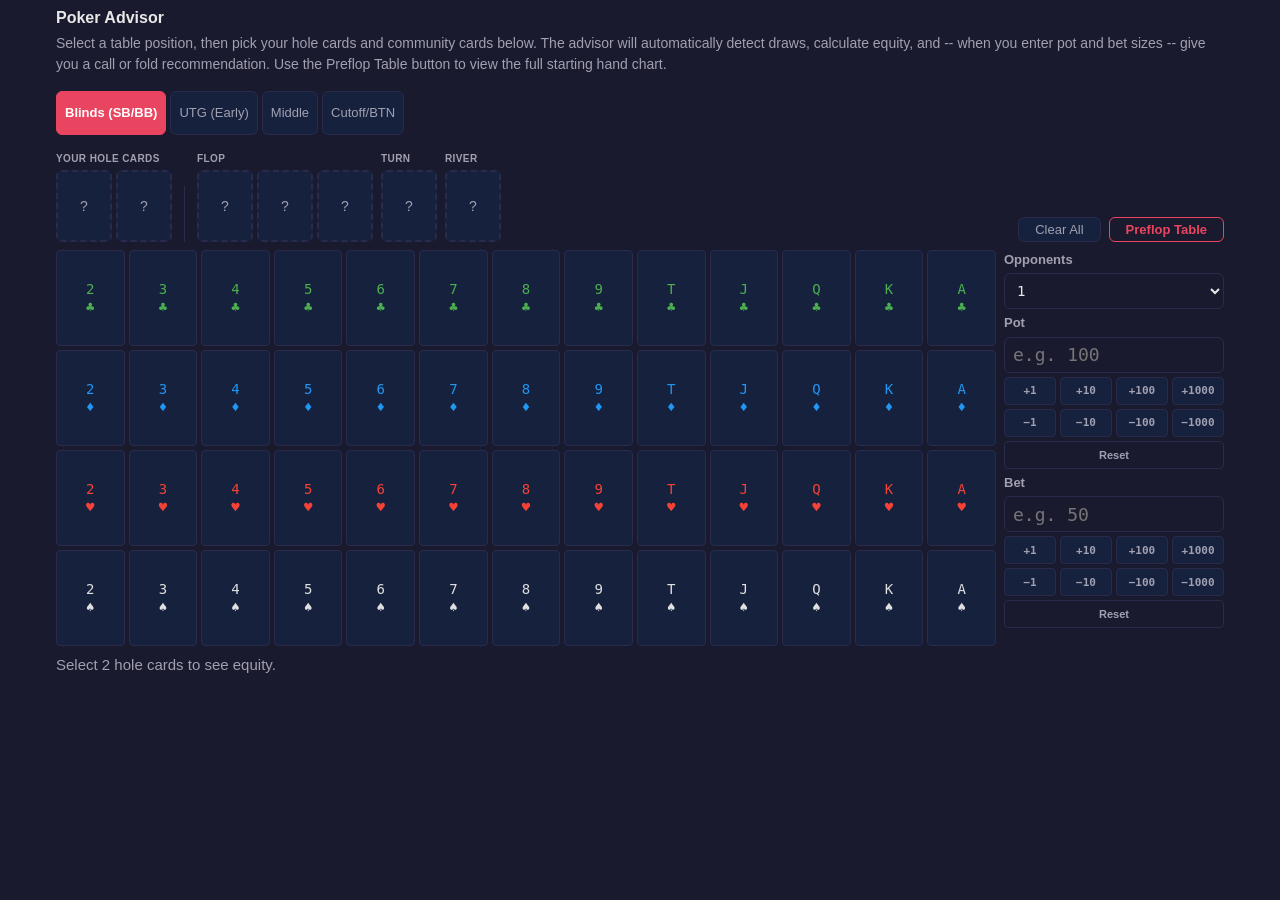
==== poker/index.html @ 024549fc "Add files via upload" ====
<!DOCTYPE html>
<html lang="en">
<head>
  <meta charset="UTF-8">
  <meta name="viewport" content="width=device-width, initial-scale=1.0">
  <meta name="description" content="Poker Helper — preflop charts and a unified advisor in one lightweight tool.">
  <title>Poker Helper</title>
  <link rel="stylesheet" href="styles.css">
</head>
<body>

  <main class="main-content">

    <div class="tool-section">
      <h2 class="tool-heading">Poker Advisor</h2>
      <p class="tool-description">
        Select a table position, then pick your hole cards and community cards
        below. The advisor will automatically detect draws, calculate equity,
        and -- when you enter pot and bet sizes -- give you a call or fold
        recommendation. Use the Preflop Table button to view the full starting
        hand chart.
      </p>

      <!-- Position filter buttons -->
      <div class="position-filters" role="group" aria-label="Table position filter">
        <button class="position-button position-button--active" data-position="blinds" aria-pressed="true">Blinds (SB/BB)</button>
        <button class="position-button" data-position="early" aria-pressed="false">UTG (Early)</button>
        <button class="position-button" data-position="middle" aria-pressed="false">Middle</button>
        <button class="position-button" data-position="late" aria-pressed="false">Cutoff/BTN</button>
      </div>

      <div class="postflop-advisor">

        <!-- Card slot area: grouped as Hole Cards, Flop, Turn, River -->
        <div class="advisor-card-area">
          <div class="card-slot-group card-slot-group--hole">
            <span class="card-slot-group__label">Your Hole Cards</span>
            <div class="card-selection__slots" aria-label="Hole card slots">
              <!-- 2 hole card slots -- populated by postflop-advisor.js -->
            </div>
          </div>

          <div class="card-slot-group__separator" aria-hidden="true"></div>

          <div class="card-slot-group card-slot-group--flop">
            <span class="card-slot-group__label">Flop</span>
            <div class="card-selection__slots" aria-label="Flop card slots">
              <!-- 3 flop slots -- populated by postflop-advisor.js -->
            </div>
          </div>

          <div class="card-slot-group card-slot-group--turn">
            <span class="card-slot-group__label">Turn</span>
            <div class="card-selection__slots" aria-label="Turn card slot">
              <!-- 1 turn slot -- populated by postflop-advisor.js -->
            </div>
          </div>

          <div class="card-slot-group card-slot-group--river">
            <span class="card-slot-group__label">River</span>
            <div class="card-selection__slots" aria-label="River card slot">
              <!-- 1 river slot -- populated by postflop-advisor.js -->
            </div>
          </div>

          <div class="advisor-card-area__buttons">
            <button class="clear-button" type="button">Clear All</button>
            <button class="preflop-table-btn" type="button">Preflop Table</button>
          </div>
        </div>

        <!-- Card picker + control panel wrapper (two-column at 768px+) -->
        <div class="advisor-picker-controls">
          <!-- Card picker grid -- populated by postflop-advisor.js -->
          <div class="card-picker" aria-label="Card picker">
            <!-- 52 card buttons built by postflop-advisor.js -->
          </div>

          <!-- Right-side control panel: opponents, pot, bet (rendered by JS) -->
          <div class="advisor-control-panel" aria-label="Betting controls">
            <!-- Opponent selector + pot/bet inputs + quick buttons rendered by postflop-advisor.js -->
          </div>
        </div>

        <!-- Draws and made-hand results area -->
        <div class="advisor-draws-area" aria-live="polite" aria-atomic="true">
          <!-- Made hand + detected draws rendered by postflop-advisor.js -->
        </div>

        <!-- Equity results area -->
        <div class="advisor-equity-area" aria-live="polite" aria-atomic="true">
          <!-- Win/tie/loss rendered by postflop-advisor.js -->
        </div>

        <!-- Call/fold recommendation -->
        <div class="advisor-recommendation-area" aria-live="polite" aria-atomic="true">
          <!-- Recommendation rendered by postflop-advisor.js -->
        </div>

      </div>
    </div>

  </main>

  <!-- Popup overlay for preflop chart -- populated by postflop-advisor.js (Wave 2) -->
  <div class="preflop-popup-overlay" role="dialog" aria-modal="true" aria-label="Preflop starting hand chart" style="display:none"></div>

<!-- Module scripts: app.js imports tool modules -->
  <script type="module" src="js/app.js"></script>
</body>
</html>
---- poker/styles.css ----
/* ===================================================================
   styles.css -- Poker Helper responsive stylesheet
   Mobile-first: base styles target 320px viewport.
   Breakpoints: 480px, 600px, 768px, 1024px (min-width).
   =================================================================== */

/* -- Reset & base -------------------------------------------------- */

*,
*::before,
*::after {
  box-sizing: border-box;
}

:root {
  /* Hand-strength palette -- background colors */
  --color-premium: #d4380d;
  --color-strong: #d46b08;
  --color-playable: #7cb305;
  --color-marginal: #08979c;
  --color-fold: #595959;

  /* Hand-strength palette -- text on colored backgrounds (WCAG AA) */
  --color-premium-text: #fff;
  --color-strong-text: #fff;
  --color-playable-text: #fff;
  --color-marginal-text: #fff;
  --color-fold-text: #d9d9d9;

  /* Non-color indicators: text labels that appear inside cells */
  --indicator-premium: "\2605\2605";
  --indicator-strong: "\2605";
  --indicator-playable: "\25CF";
  --indicator-marginal: "\25CB";
  --indicator-fold: "";

  /* UI palette */
  --color-bg: #1a1a2e;
  --color-bg-surface: #16213e;
  --color-bg-elevated: #0f3460;
  --color-text-primary: #e8e8e8;
  --color-text-secondary: #a0a0b0;
  --color-accent: #e94560;
  --color-accent-hover: #ff6b81;
  --color-border: #2a2a4a;
  --color-focus-ring: #53a8ff;

  /* Card suit colors */
  --color-suit-clubs: #4caf50;
  --color-suit-diamonds: #2196f3;
  --color-suit-hearts: #f44336;
  --color-suit-spades: #e0e0e0;

  /* Recommendation colors */
  --color-call: #4caf50;
  --color-fold-rec: #f44336;
  --color-marginal-rec: #ffb300;

  /* Spacing scale */
  --space-xs: 0.25rem;
  --space-sm: 0.5rem;
  --space-md: 1rem;
  --space-lg: 1.5rem;
  --space-xl: 2rem;

  /* Font stack */
  --font-family: -apple-system, BlinkMacSystemFont, "Segoe UI", Roboto,
    Oxygen-Sans, Ubuntu, Cantarell, "Helvetica Neue", sans-serif;
  --font-mono: "SF Mono", "Fira Code", "Fira Mono", "Roboto Mono",
    "Cascadia Code", Consolas, monospace;

  /* Touch target minimum */
  --touch-min: 44px;
}

html {
  font-size: 100%; /* 16px base */
}

body {
  margin: 0;
  padding: 0;
  font-family: var(--font-family);
  font-size: 0.875rem;
  line-height: 1.5;
  color: var(--color-text-primary);
  background-color: var(--color-bg);
  -webkit-text-size-adjust: 100%;
  min-height: 100vh;
  display: flex;
  flex-direction: column;
}

/* Focus styles for keyboard navigation */
:focus-visible {
  outline: 2px solid var(--color-focus-ring);
  outline-offset: 2px;
}

/* Remove focus ring for mouse/touch interactions */
:focus:not(:focus-visible) {
  outline: none;
}

/* -- Typography ---------------------------------------------------- */

h1, h2, h3, h4 {
  margin: 0 0 var(--space-sm);
  line-height: 1.3;
}

p {
  margin: 0 0 var(--space-md);
}

strong {
  font-weight: 600;
}

/* -- App header ---------------------------------------------------- */

.app-header {
  padding: var(--space-sm) var(--space-md);
  background-color: var(--color-bg-surface);
  border-bottom: 1px solid var(--color-border);
  text-align: center;
}

.app-title {
  font-size: 1.25rem;
  font-weight: 700;
  color: var(--color-accent);
  letter-spacing: 0.02em;
}

/* (Page navigation and page visibility styles removed -- single-page layout) */

/* -- Section content (simple padding container, no collapse) ------ */

.section-content {
  display: block;
  padding: var(--space-md);
}

/* -- Main content area --------------------------------------------- */

.main-content {
  flex: 1;
  max-width: 1200px;
  width: 100%;
  margin: 0 auto;
}

.tool-title {
  font-size: 1.125rem;
  color: var(--color-text-primary);
  margin-bottom: var(--space-xs);
}

.tool-description {
  color: var(--color-text-secondary);
  font-size: 0.8125rem;
  margin-bottom: var(--space-md);
}

/* -- Tool sections ------------------------------------------------- */

.tool-section {
  padding: var(--space-sm) var(--space-md);
}

.tool-section + .tool-section {
  /* Tighter spacing between tool sections on Page 2 */
  padding-top: 0;
}

/* -- Compact headings --------------------------------------------- */

.tool-heading {
  font-size: 1rem;
  font-weight: 600;
  color: var(--color-text-primary);
  margin-bottom: var(--space-xs);
}

/* -- Tool subtitle (used in combined outs+potodds section) --------- */

.tool-subtitle {
  font-size: 1rem;
  font-weight: 600;
  color: var(--color-text-primary);
  margin-bottom: var(--space-sm);
}

/* -- Info text toggle (inline collapse for explanatory content) ----- */

.info-toggle {
  display: inline-flex;
  align-items: center;
  gap: var(--space-xs);
  padding: var(--space-xs) 0;
  margin: 0 0 var(--space-sm);
  border: none;
  background: none;
  color: var(--color-accent);
  font-family: var(--font-family);
  font-size: 0.875rem;
  font-weight: 600;
  cursor: pointer;
  text-decoration: underline;
  text-underline-offset: 2px;
}

.info-toggle:hover {
  color: var(--color-accent-hover);
}

/* Small inline chevron for info toggles */
.info-toggle::after {
  content: "";
  display: inline-block;
  width: 0;
  height: 0;
  border-left: 4px solid transparent;
  border-right: 4px solid transparent;
  border-top: 4px solid currentColor;
  transition: transform 0.2s ease;
}

.info-toggle[aria-expanded="false"]::after {
  transform: rotate(-90deg);
}

.info-content {
  display: block;
}

.info-content--collapsed {
  display: none;
}

/* -- Position filter buttons --------------------------------------- */

.position-filters {
  display: flex;
  flex-wrap: wrap;
  gap: var(--space-xs);
  margin-bottom: var(--space-md);
}

.position-button {
  min-height: var(--touch-min);
  min-width: var(--touch-min);
  padding: var(--space-xs) var(--space-sm);
  border: 1px solid var(--color-border);
  border-radius: 6px;
  background-color: var(--color-bg-surface);
  color: var(--color-text-secondary);
  font-family: var(--font-family);
  font-size: 0.8125rem;
  cursor: pointer;
  transition: background-color 0.15s ease, color 0.15s ease, border-color 0.15s ease;
}

.position-button:hover {
  border-color: var(--color-accent);
  color: var(--color-text-primary);
}

.position-button--active {
  background-color: var(--color-accent);
  border-color: var(--color-accent);
  color: #fff;
  font-weight: 600;
}

/* -- Position descriptions ----------------------------------------- */

.position-descriptions {
  margin-bottom: var(--space-sm);
}

.position-description-list {
  margin: var(--space-sm) 0 0;
  padding: 0;
  display: grid;
  grid-template-columns: auto 1fr;
  gap: var(--space-xs) var(--space-md);
}

.position-description-list dt {
  font-weight: 600;
  font-size: 0.8125rem;
  color: var(--color-text-primary);
  padding: var(--space-xs) 0;
}

.position-description-list dd {
  margin: 0;
  font-size: 0.8125rem;
  color: var(--color-text-secondary);
  padding: var(--space-xs) 0;
  line-height: 1.4;
}

/* -- Chart legend -------------------------------------------------- */

.chart-legend {
  display: flex;
  flex-wrap: wrap;
  gap: var(--space-sm) var(--space-md);
  margin-bottom: var(--space-md);
  font-size: 0.75rem;
}

.legend-item {
  display: inline-flex;
  align-items: center;
  gap: var(--space-xs);
  color: var(--color-text-secondary);
}

.legend-swatch {
  display: inline-block;
  width: 14px;
  height: 14px;
  border-radius: 3px;
  border: 1px solid rgba(255, 255, 255, 0.15);
}

.legend-item--premium .legend-swatch { background-color: var(--color-premium); }
.legend-item--strong .legend-swatch { background-color: var(--color-strong); }
.legend-item--playable .legend-swatch { background-color: var(--color-playable); }
.legend-item--marginal .legend-swatch { background-color: var(--color-marginal); }
.legend-item--fold .legend-swatch { background-color: var(--color-fold); }

/* -- 13x13 preflop grid ------------------------------------------- */

.preflop-grid {
  display: grid;
  grid-template-columns: repeat(13, 1fr);
  gap: 1px;
  background-color: var(--color-border);
  border: 1px solid var(--color-border);
  border-radius: 4px;
  overflow: hidden;
  margin-bottom: var(--space-md);

  /* Ensure grid doesn't overflow on small screens */
  width: 100%;
  max-width: 100%;
}

.grid-cell {
  position: relative;
  display: flex;
  flex-direction: column;
  align-items: center;
  justify-content: center;
  min-height: 0;
  aspect-ratio: 1 / 1;
  padding: 1px;
  border: none;
  background-color: var(--color-bg-surface);
  color: var(--color-text-primary);
  font-family: var(--font-mono);
  font-size: 0.5rem;
  line-height: 1.2;
  cursor: pointer;
  transition: opacity 0.15s ease, transform 0.1s ease;
  overflow: hidden;
}

/* Hand name label inside each cell */
.grid-cell__name {
  font-weight: 600;
  pointer-events: none;
}

/* Non-color strength indicator (text-based, below the hand name) */
.grid-cell__indicator {
  font-size: 0.4rem;
  line-height: 1;
  pointer-events: none;
  opacity: 0.85;
}

/* Strength-category coloring */
.grid-cell--premium {
  background-color: var(--color-premium);
  color: var(--color-premium-text);
}
.grid-cell--strong {
  background-color: var(--color-strong);
  color: var(--color-strong-text);
}
.grid-cell--playable {
  background-color: var(--color-playable);
  color: var(--color-playable-text);
}
.grid-cell--marginal {
  background-color: var(--color-marginal);
  color: var(--color-marginal-text);
}
.grid-cell--fold {
  background-color: var(--color-fold);
  color: var(--color-fold-text);
}

/* Dimmed state: hand is not recommended at the selected position */
.grid-cell--dimmed {
  opacity: 0.3;
}

/* Selected/inspected cell */
.grid-cell--selected {
  outline: 2px solid #fff;
  outline-offset: -2px;
  z-index: 1;
}

.grid-cell:hover {
  transform: scale(1.08);
  z-index: 2;
}

.grid-cell:active {
  transform: scale(0.95);
}

/* -- Hand detail display ------------------------------------------- */

.hand-detail {
  background-color: var(--color-bg-surface);
  border: 1px solid var(--color-border);
  border-radius: 6px;
  padding: var(--space-sm) var(--space-md);
  min-height: 3rem;
  display: flex;
  align-items: center;
}

.hand-detail__text {
  margin: 0;
  color: var(--color-text-secondary);
  font-size: 0.875rem;
}

/* -- Card selection (shared between old odds calc and new advisor) -- */

.card-selection {
  margin-bottom: var(--space-md);
}

.card-selection__title {
  font-size: 0.875rem;
  font-weight: 600;
  margin-bottom: var(--space-xs);
}

.card-selection__slots {
  display: flex;
  gap: var(--space-xs);
  flex-wrap: wrap;
}

/* Placeholder slot for a card not yet selected */
.card-slot {
  width: 50px;
  height: 70px;
  border: 2px dashed var(--color-border);
  border-radius: 6px;
  display: flex;
  align-items: center;
  justify-content: center;
  font-size: 0.75rem;
  color: var(--color-text-secondary);
  background-color: var(--color-bg-surface);
}

/* Filled card slot */
.card-slot--filled {
  border-style: solid;
  border-color: var(--color-accent);
  font-weight: 600;
  font-size: 1.125rem;
  color: var(--color-text-primary);
  cursor: pointer;
}

/* -- Drag-and-drop feedback classes -------------------------------- */

/* Highlight a card slot when a card is dragged over it */
.card-slot--drag-over {
  border-color: var(--color-focus-ring);
  background-color: rgba(83, 168, 255, 0.15);
  border-style: solid;
}

/* Reduce opacity on the source card while it is being dragged */
.card-picker__card--dragging {
  opacity: 0.3;
}

/* Draggable cursor for picker cards */
.card-picker__card[draggable="true"] {
  cursor: grab;
}

.card-picker__card[draggable="true"]:active {
  cursor: grabbing;
}

/* -- Card picker grid --------------------------------------------- */

.card-picker {
  display: grid;
  grid-template-columns: repeat(13, 1fr);
  gap: 2px;
  margin-bottom: var(--space-md);
}

.card-picker__card {
  min-height: var(--touch-min);
  min-width: 0;
  aspect-ratio: 5 / 7;
  padding: var(--space-xs) 2px;
  border: 1px solid var(--color-border);
  border-radius: 4px;
  background-color: var(--color-bg-surface);
  color: var(--color-text-primary);
  font-family: var(--font-mono);
  font-size: 0.75rem;
  line-height: 1.3;
  text-align: center;
  cursor: pointer;
  transition: background-color 0.15s ease, opacity 0.15s ease;
  display: flex;
  flex-direction: column;
  align-items: center;
  justify-content: center;
}

.card-picker__card:hover:not(:disabled) {
  background-color: var(--color-bg-elevated);
}

.card-picker__card--selected {
  background-color: var(--color-accent);
  border-color: var(--color-accent);
  color: #fff;
}

.card-picker__card:disabled {
  opacity: 0.25;
  cursor: not-allowed;
}

/* Suit-colored rank text */
.card-picker__card--clubs { color: var(--color-suit-clubs); }
.card-picker__card--diamonds { color: var(--color-suit-diamonds); }
.card-picker__card--hearts { color: var(--color-suit-hearts); }
.card-picker__card--spades { color: var(--color-suit-spades); }

.card-picker__card--selected.card-picker__card--clubs,
.card-picker__card--selected.card-picker__card--diamonds,
.card-picker__card--selected.card-picker__card--hearts,
.card-picker__card--selected.card-picker__card--spades {
  color: #fff;
}

/* -- Odds results ------------------------------------------------- */

.odds-results {
  background-color: var(--color-bg-surface);
  border: 1px solid var(--color-border);
  border-radius: 6px;
  padding: var(--space-md);
  margin-bottom: var(--space-md);
  text-align: center;
}

.odds-results__prompt {
  margin: 0;
  color: var(--color-text-secondary);
}

.odds-results__grid {
  display: grid;
  grid-template-columns: repeat(3, 1fr);
  gap: var(--space-md);
}

.odds-results__item {
  display: flex;
  flex-direction: column;
  align-items: center;
}

.odds-results__value {
  font-size: 1.5rem;
  font-weight: 700;
  color: var(--color-text-primary);
}

.odds-results__label {
  font-size: 0.75rem;
  color: var(--color-text-secondary);
  text-transform: uppercase;
  letter-spacing: 0.05em;
}

/* Progress bar during calculation */
.odds-progress {
  width: 100%;
  height: 4px;
  background-color: var(--color-border);
  border-radius: 2px;
  overflow: hidden;
  margin-bottom: var(--space-sm);
}

.odds-progress__bar {
  height: 100%;
  background-color: var(--color-accent);
  transition: width 0.2s ease;
  width: 0%;
}

.clear-button {
  min-height: 0;
  padding: var(--space-xs) var(--space-md);
  border: 1px solid var(--color-border);
  border-radius: 6px;
  background-color: var(--color-bg-surface);
  color: var(--color-text-secondary);
  font-family: var(--font-family);
  font-size: 0.8125rem;
  cursor: pointer;
  transition: background-color 0.15s ease, color 0.15s ease;
}

.clear-button:hover {
  background-color: var(--color-accent);
  color: #fff;
  border-color: var(--color-accent);
}

/* -- Card slot grouping (advisor) ---------------------------------- */

.advisor-card-area {
  display: flex;
  flex-wrap: wrap;
  align-items: flex-end;
  gap: var(--space-sm);
  margin-bottom: var(--space-md);
}

.card-slot-group {
  display: flex;
  flex-direction: column;
  gap: var(--space-xs);
}

.card-slot-group__label {
  font-size: 0.6875rem;
  font-weight: 600;
  color: var(--color-text-secondary);
  text-transform: uppercase;
  letter-spacing: 0.04em;
}

/* Visual separator between hole cards and community cards */
.card-slot-group__separator {
  width: 1px;
  height: 56px;
  background-color: var(--color-border);
  margin: 0 var(--space-xs);
  align-self: flex-end;
}

/* -- Opponent count dropdown -------------------------------------- */

.opponent-select {
  min-height: 36px;
  min-width: 48px;
  padding: var(--space-xs) var(--space-sm);
  border: 1px solid var(--color-border);
  border-radius: 6px;
  background-color: var(--color-bg);
  color: var(--color-text-primary);
  font-family: var(--font-mono);
  font-size: 0.875rem;
  cursor: pointer;
  appearance: auto;
}

.opponent-select:focus {
  border-color: var(--color-accent);
  outline: 2px solid var(--color-focus-ring);
  outline-offset: 2px;
}

/* -- Advisor draws area -------------------------------------------- */

.advisor-draws-area {
  margin-bottom: var(--space-md);
}

/* Made hand display -- prominent text above the draws list */
.advisor-made-hand {
  font-size: 1rem;
  font-weight: 700;
  color: var(--color-text-primary);
  margin-bottom: var(--space-sm);
  padding: var(--space-sm) var(--space-md);
  background-color: var(--color-bg-surface);
  border: 1px solid var(--color-border);
  border-radius: 6px;
}

/* Compact draw items -- inline list, not a wide table */
.advisor-draws-list {
  list-style: none;
  margin: 0;
  padding: 0;
  display: flex;
  flex-direction: column;
  gap: var(--space-xs);
}

.advisor-draw-item {
  display: flex;
  flex-wrap: wrap;
  align-items: baseline;
  gap: var(--space-xs) var(--space-sm);
  padding: var(--space-xs) var(--space-sm);
  background-color: var(--color-bg-surface);
  border-radius: 4px;
  font-size: 0.8125rem;
}

.advisor-draw-item__name {
  font-weight: 600;
  color: var(--color-text-primary);
}

.advisor-draw-item__outs {
  font-family: var(--font-mono);
  font-weight: 600;
  color: var(--color-accent);
  font-size: 0.8125rem;
}

.advisor-draw-item__prob {
  color: var(--color-text-secondary);
  font-size: 0.75rem;
}

/* No draws detected message */
.advisor-draws-area__empty {
  color: var(--color-text-secondary);
  font-size: 0.8125rem;
  font-style: italic;
}

/* Total outs summary */
.advisor-total-outs {
  margin-top: var(--space-sm);
  padding: var(--space-xs) var(--space-sm);
  font-size: 0.8125rem;
  font-weight: 600;
  color: var(--color-text-primary);
}

.advisor-total-outs__count {
  font-family: var(--font-mono);
  color: var(--color-accent);
}

/* -- Advisor equity area ------------------------------------------- */

.advisor-equity-area {
  margin-bottom: var(--space-md);
}

/* -- Advisor pot odds area ----------------------------------------- */

/* -- Advisor picker + control panel wrapper ------------------------ */

.advisor-picker-controls {
  display: flex;
  flex-direction: column;
  gap: var(--space-sm);
  margin-bottom: var(--space-md);
}

/* Remove default margin on children; the flex gap handles spacing */
.advisor-picker-controls .card-picker {
  margin-bottom: 0;
}


/* -- Advisor control panel (opponents, pot, bet + quick buttons) --- */

.advisor-control-panel {
  width: 100%;
}

.control-panel__group {
  display: flex;
  flex-direction: column;
  gap: var(--space-xs);
  margin-bottom: var(--space-sm);
}

.control-panel__label {
  font-size: 0.8125rem;
  font-weight: 600;
  color: var(--color-text-secondary);
}

.advisor-control-panel .opponent-select {
  width: 100%;
}

.control-panel__input {
  min-height: var(--touch-min);
  padding: var(--space-sm) var(--space-md);
  border: 1px solid var(--color-border);
  border-radius: 6px;
  background-color: var(--color-bg);
  color: var(--color-text-primary);
  font-family: var(--font-mono);
  font-size: 1.25rem;
  width: 100%;
}

.control-panel__input:focus {
  border-color: var(--color-accent);
  outline: 2px solid var(--color-focus-ring);
  outline-offset: 2px;
}

/* Quick-add/subtract button row */
.control-panel__quick-btns {
  display: flex;
  flex-wrap: wrap;
  gap: 4px;
}

/* Base quick button style */
.quick-btn {
  min-height: 36px;
  min-width: 36px;
  padding: var(--space-xs) var(--space-sm);
  border: 1px solid var(--color-border);
  border-radius: 4px;
  background-color: var(--color-bg-surface);
  color: var(--color-text-secondary);
  font-family: var(--font-mono);
  font-size: 0.75rem;
  font-weight: 600;
  cursor: pointer;
  transition: background-color 0.15s ease, color 0.15s ease, border-color 0.15s ease;
  flex: 1 1 0;
  text-align: center;
}

.quick-btn:hover {
  border-color: var(--color-accent);
  color: var(--color-text-primary);
  background-color: var(--color-bg-elevated);
}

.quick-btn:active {
  transform: scale(0.95);
}

/* Add variant: subtle green tint on hover */
.quick-btn--add:hover {
  border-color: var(--color-call);
  color: var(--color-call);
}

/* Subtract variant: subtle red tint on hover */
.quick-btn--subtract:hover {
  border-color: var(--color-fold-rec);
  color: var(--color-fold-rec);
}

/* Reset button: visually distinct from +/- */
.reset-btn {
  min-height: 36px;
  padding: var(--space-xs) var(--space-sm);
  border: 1px solid var(--color-border);
  border-radius: 4px;
  background-color: var(--color-bg);
  color: var(--color-text-secondary);
  font-family: var(--font-family);
  font-size: 0.75rem;
  font-weight: 600;
  cursor: pointer;
  transition: background-color 0.15s ease, color 0.15s ease, border-color 0.15s ease;
  width: 100%;
  text-align: center;
}

.reset-btn:hover {
  background-color: var(--color-accent);
  color: #fff;
  border-color: var(--color-accent);
}

/* -- Advisor recommendation display -------------------------------- */

.advisor-recommendation-area {
  margin-bottom: var(--space-md);
}

.advisor-recommendation {
  padding: var(--space-md);
  border-radius: 6px;
  font-size: 1.125rem;
  font-weight: 700;
  text-align: center;
  background-color: var(--color-bg-elevated);
  border: 2px solid transparent;
}

.advisor-recommendation--raise {
  color: var(--color-call);
  border-color: var(--color-call);
  background-color: rgba(76, 175, 80, 0.1);
}

.advisor-recommendation--call {
  color: #42a5f5;
  border-color: #42a5f5;
  background-color: rgba(66, 165, 245, 0.1);
}

.advisor-recommendation--fold {
  color: var(--color-fold-rec);
  border-color: var(--color-fold-rec);
  background-color: rgba(244, 67, 54, 0.1);
}

.advisor-recommendation--marginal {
  color: var(--color-marginal-rec);
  border-color: var(--color-marginal-rec);
  background-color: rgba(255, 179, 0, 0.1);
}

.advisor-recommendation__verdict {
  font-size: 1.5rem;
  font-weight: 700;
  margin-bottom: var(--space-xs);
}

.advisor-recommendation__details {
  font-size: 0.8125rem;
  font-weight: 400;
  color: var(--color-text-secondary);
}

.pot-odds-info {
  color: var(--color-text-secondary);
  font-size: 0.875rem;
}

/* -- Validation message (shared) ----------------------------------- */

.validation-message {
  color: var(--color-accent);
  font-size: 0.8125rem;
  margin-top: var(--space-xs);
}

/* -- App footer ---------------------------------------------------- */

.app-footer {
  padding: var(--space-md);
  text-align: center;
  font-size: 0.75rem;
  color: var(--color-text-secondary);
  border-top: 1px solid var(--color-border);
  margin-top: auto;
}

.app-footer p {
  margin: 0;
}

/* -- Advisor card area buttons row --------------------------------- */

.advisor-card-area__buttons {
  display: flex;
  gap: var(--space-sm);
  align-items: center;
  margin-left: auto;
  align-self: flex-end;
}

/* -- Preflop Table button ----------------------------------------- */

.preflop-table-btn {
  min-height: 0;
  padding: var(--space-xs) var(--space-md);
  border: 1px solid var(--color-accent);
  border-radius: 6px;
  background-color: transparent;
  color: var(--color-accent);
  font-family: var(--font-family);
  font-size: 0.8125rem;
  font-weight: 600;
  cursor: pointer;
  transition: background-color 0.15s ease, color 0.15s ease, border-color 0.15s ease;
  white-space: nowrap;
}

.preflop-table-btn:hover {
  background-color: var(--color-accent);
  color: #fff;
  border-color: var(--color-accent);
}

/* -- Preflop popup overlay ---------------------------------------- */

.preflop-popup-overlay {
  position: fixed;
  top: 0;
  left: 0;
  width: 100%;
  height: 100%;
  background-color: rgba(0, 0, 0, 0.7);
  z-index: 1000;
  display: flex;
  align-items: center;
  justify-content: center;
  padding: var(--space-sm);
}

.preflop-popup {
  max-width: 700px;
  width: 100%;
  max-height: 90vh;
  overflow-y: auto;
  background-color: var(--color-bg);
  border: 1px solid var(--color-border);
  border-radius: 8px;
  padding: var(--space-md);
  box-shadow: 0 8px 32px rgba(0, 0, 0, 0.5);
}

.preflop-popup__header {
  display: flex;
  align-items: center;
  justify-content: space-between;
  margin-bottom: var(--space-md);
}

.preflop-popup__title {
  font-size: 1.125rem;
  font-weight: 700;
  color: var(--color-text-primary);
  margin: 0;
}

.preflop-popup__close {
  min-height: var(--touch-min);
  min-width: var(--touch-min);
  padding: 0;
  border: none;
  background: none;
  color: var(--color-text-secondary);
  font-size: 1.25rem;
  cursor: pointer;
  display: flex;
  align-items: center;
  justify-content: center;
  border-radius: 4px;
  transition: color 0.15s ease, background-color 0.15s ease;
}

.preflop-popup__close:hover {
  color: var(--color-text-primary);
  background-color: var(--color-bg-surface);
}

/* -- Preflop recommendation row in rec-table ---------------------- */

.rec-table__row--preflop {
  background-color: var(--color-bg-surface);
  border-left: 3px solid var(--color-accent);
  font-size: 0.875rem;
  flex-wrap: nowrap;
  align-items: center;
}

.rec-table__row--preflop .rec-table__cell--name {
  flex: 1 1 auto;
}

/* ===================================================================
   Responsive breakpoints (min-width, mobile-first)
   =================================================================== */

/* -- 480px: larger phones in landscape ----------------------------- */
@media (min-width: 480px) {
  body {
    font-size: 0.9375rem;
  }

  .app-title {
    font-size: 1.5rem;
  }

  .tool-title {
    font-size: 1.25rem;
  }

  .grid-cell {
    font-size: 0.5625rem;
  }

  .grid-cell__indicator {
    font-size: 0.45rem;
  }

  .card-picker {
    gap: 3px;
  }

  .card-picker__card {
    font-size: 0.6875rem;
    padding: var(--space-xs) 3px;
  }

  /* Position description list can breathe at wider viewports */
  .position-description-list {
    gap: var(--space-xs) var(--space-lg);
  }

  /* Rec table improvement rows: allow cells to flow horizontally */
  .rec-table__row--improvement .rec-table__cell--name,
  .rec-table__row--total .rec-table__cell--name {
    flex: 0 1 auto;
  }
}

/* -- 768px: tablets ------------------------------------------------ */
@media (min-width: 768px) {
  .main-content {
    padding: 0;
  }

  .section-content {
    padding: var(--space-lg);
  }

  .tool-title {
    font-size: 1.375rem;
  }

  .tool-description {
    font-size: 0.875rem;
  }

  /* Grid cells get larger -- more readable */
  .grid-cell {
    font-size: 0.6875rem;
  }

  .grid-cell__indicator {
    font-size: 0.5rem;
  }

  .preflop-grid {
    gap: 2px;
    max-width: 560px;
  }

  .card-picker {
    gap: 4px;
    max-width: 600px;
  }

  .card-picker__card {
    font-size: 0.75rem;
    min-height: 56px;
  }

  /* Odds results values get larger */
  .odds-results__value {
    font-size: 2rem;
  }

  /* Advisor draws list can go horizontal at wider viewports */
  .advisor-draws-list {
    flex-direction: row;
    flex-wrap: wrap;
    gap: var(--space-sm);
  }

  .advisor-draw-item {
    flex: 0 1 auto;
  }

  /* Two-column layout: card picker left, control panel right */
  .advisor-picker-controls {
    flex-direction: row;
    flex-wrap: wrap;
    align-items: flex-start;
  }

  .advisor-picker-controls .card-picker {
    flex: 1 1 0;
    min-width: 0;
    max-width: none;
    order: 1;
  }

  .advisor-control-panel {
    width: 240px;
    flex: 0 0 240px;
    order: 2;
  }

}

/* -- 1024px: desktops --------------------------------------------- */
@media (min-width: 1024px) {
  .app-header {
    padding: var(--space-md) var(--space-xl);
    text-align: left;
  }

  .app-title {
    font-size: 1.75rem;
  }

  .section-content {
    padding: var(--space-xl);
  }

  .main-content {
    padding: 0;
  }

  .tool-title {
    font-size: 1.5rem;
  }

  /* Preflop grid at comfortable desktop size */
  .preflop-grid {
    max-width: 650px;
    gap: 2px;
  }

  .grid-cell {
    font-size: 0.8125rem;
  }

  .grid-cell__indicator {
    font-size: 0.5625rem;
  }

  /* Card picker comfortable at desktop */
  .card-picker {
    max-width: 700px;
    gap: 4px;
  }

  .card-picker__card {
    font-size: 0.875rem;
    min-height: 52px;
  }

  .card-slot {
    width: 56px;
    height: 72px;
    font-size: 0.875rem;
  }

  .odds-results__value {
    font-size: 2.5rem;
  }

  /* Advisor compact layout at desktop */
  .advisor-card-area {
    gap: var(--space-sm);
    margin-bottom: var(--space-sm);
  }

  .card-slot-group__label {
    font-size: 0.625rem;
  }

  .advisor-draws-area {
    margin-bottom: var(--space-sm);
  }

  .advisor-made-hand {
    font-size: 0.875rem;
    padding: var(--space-xs) var(--space-sm);
    margin-bottom: var(--space-xs);
  }

  .advisor-draw-item {
    font-size: 0.75rem;
    padding: var(--space-xs) var(--space-sm);
  }

  .advisor-equity-area {
    margin-bottom: var(--space-sm);
  }

  .advisor-recommendation {
    padding: var(--space-sm);
    font-size: 1rem;
  }

  .advisor-recommendation__verdict {
    font-size: 1.25rem;
  }

  .advisor-recommendation-area {
    margin-bottom: var(--space-sm);
  }

  /* Control panel compact overrides at desktop */
  .advisor-picker-controls {
    gap: var(--space-sm);
    margin-bottom: var(--space-sm);
  }

  .advisor-control-panel {
    width: 220px;
    flex: 0 0 220px;
  }

  .control-panel__input {
    min-height: 36px;
    font-size: 1.125rem;
    padding: var(--space-xs) var(--space-sm);
  }

  .control-panel__group {
    margin-bottom: var(--space-xs);
  }

  .quick-btn {
    min-height: 28px;
    font-size: 0.6875rem;
    padding: 2px var(--space-xs);
  }

  .reset-btn {
    min-height: 28px;
    font-size: 0.6875rem;
    padding: 2px var(--space-xs);
  }
}

/* -- Recommendation table ------------------------------------------ */

.rec-table {
  background-color: var(--color-bg-surface);
  border: 1px solid var(--color-border);
  border-radius: 6px;
  overflow: hidden;
}

.rec-table__row {
  display: flex;
  flex-wrap: wrap;
  align-items: center;
  gap: var(--space-xs) var(--space-sm);
  padding: var(--space-sm) var(--space-md);
  border-bottom: 1px solid var(--color-border);
}

.rec-table__row:last-child {
  border-bottom: none;
}

.rec-table__row--made-hand {
  font-weight: 700;
  background-color: var(--color-bg-elevated);
  flex-wrap: wrap;
  align-items: center;
}

.rec-table__row--improvement {
  font-size: 0.8125rem;
}

.rec-table__row--total {
  font-weight: 700;
  border-top: 2px solid var(--color-accent);
  font-size: 0.8125rem;
}

.rec-table__cell {
  flex: 0 0 auto;
}

.rec-table__cell--name {
  flex: 1 1 100%;
  color: var(--color-text-primary);
  min-width: 0;
}

.rec-table__cell--equity {
  font-family: var(--font-mono);
  font-size: 1rem;
}

.rec-table__cell--opp {
  font-size: 0.75rem;
  font-weight: 400;
  color: var(--color-text-secondary);
}

.rec-table__cell--outs {
  font-family: var(--font-mono);
  font-weight: 600;
  color: var(--color-accent);
  font-size: 0.8125rem;
}

.rec-table__cell--hit {
  font-family: var(--font-mono);
  font-weight: 600;
  font-size: 0.875rem;
  color: var(--color-text-primary);
}

.rec-table__cell--wih {
  color: var(--color-text-secondary);
  font-size: 0.75rem;
}

.rec-table__cell--adj {
  color: var(--color-text-secondary);
  font-size: 0.75rem;
}

.rec-table__cell--verdict {
  margin-left: auto;
  display: flex;
  flex-direction: row;
  align-items: center;
  gap: var(--space-sm);
}

/* Pot odds info inside verdict cell */
.rec-table__pot-odds {
  font-size: 0.75rem;
  color: var(--color-text-secondary);
  white-space: nowrap;
}

/* Probability color classes */
.prob-green { color: var(--color-call); }
.prob-yellow { color: var(--color-marginal-rec); }
.prob-red { color: var(--color-fold-rec); }

/* Verdict badge styles */
.verdict-badge {
  display: inline-block;
  padding: var(--space-xs) var(--space-md);
  border-radius: 6px;
  font-size: 1rem;
  font-weight: 700;
  text-transform: uppercase;
  letter-spacing: 0.05em;
}

.verdict-raise {
  color: #fff;
  background-color: var(--color-call);
}

.verdict-call {
  color: #fff;
  background-color: #42a5f5;
}

.verdict-fold {
  color: #fff;
  background-color: var(--color-fold-rec);
}

/* Win/tie/loss expandable detail */
.rec-table__detail {
  width: 100%;
}

.rec-table__detail-toggle {
  font-size: 0.75rem;
  font-weight: 400;
  padding: var(--space-xs) 0;
  margin: 0;
}

.rec-table__detail-content {
  padding: var(--space-xs) 0;
}

.rec-table__detail-text {
  font-size: 0.75rem;
  font-weight: 400;
  color: var(--color-text-secondary);
  font-family: var(--font-mono);
}

/* -- Compact mobile overrides for recommendation table (320px base) --- */

@media (max-width: 374px) {
  .rec-table__row {
    padding: var(--space-xs) var(--space-sm);
    gap: 2px var(--space-xs);
  }

  .rec-table__cell--equity {
    font-size: 0.875rem;
  }

  .rec-table__row--improvement,
  .rec-table__row--total {
    font-size: 0.75rem;
  }

  .rec-table__cell--outs,
  .rec-table__cell--adj {
    font-size: 0.75rem;
  }

  .verdict-badge {
    font-size: 0.625rem;
    padding: 1px var(--space-xs);
  }

  /* Compact preflop button and position filters at narrow viewports */
  .preflop-table-btn {
    font-size: 0.6875rem;
    padding: var(--space-xs) var(--space-sm);
  }

  .position-button {
    font-size: 0.6875rem;
    padding: var(--space-xs) var(--space-xs);
    min-width: 0;
  }

  .advisor-card-area__buttons {
    gap: var(--space-xs);
  }

  /* Popup near-full-screen on narrow viewports */
  .preflop-popup {
    max-width: 100%;
    max-height: 95vh;
    border-radius: 4px;
    padding: var(--space-sm);
  }
}

/* -- 375px-479px: standard mobile ------------------------------------- */

@media (min-width: 375px) and (max-width: 479px) {
  .rec-table__row--improvement .rec-table__cell--name {
    flex: 1 1 100%;
  }
}

/* ===================================================================
   Utility classes
   =================================================================== */

/* Screen-reader-only text */
.sr-only {
  position: absolute;
  width: 1px;
  height: 1px;
  padding: 0;
  margin: -1px;
  overflow: hidden;
  clip: rect(0, 0, 0, 0);
  white-space: nowrap;
  border: 0;
}

/* Hide visually but keep in DOM for state preservation */
.visually-hidden {
  display: none;
}
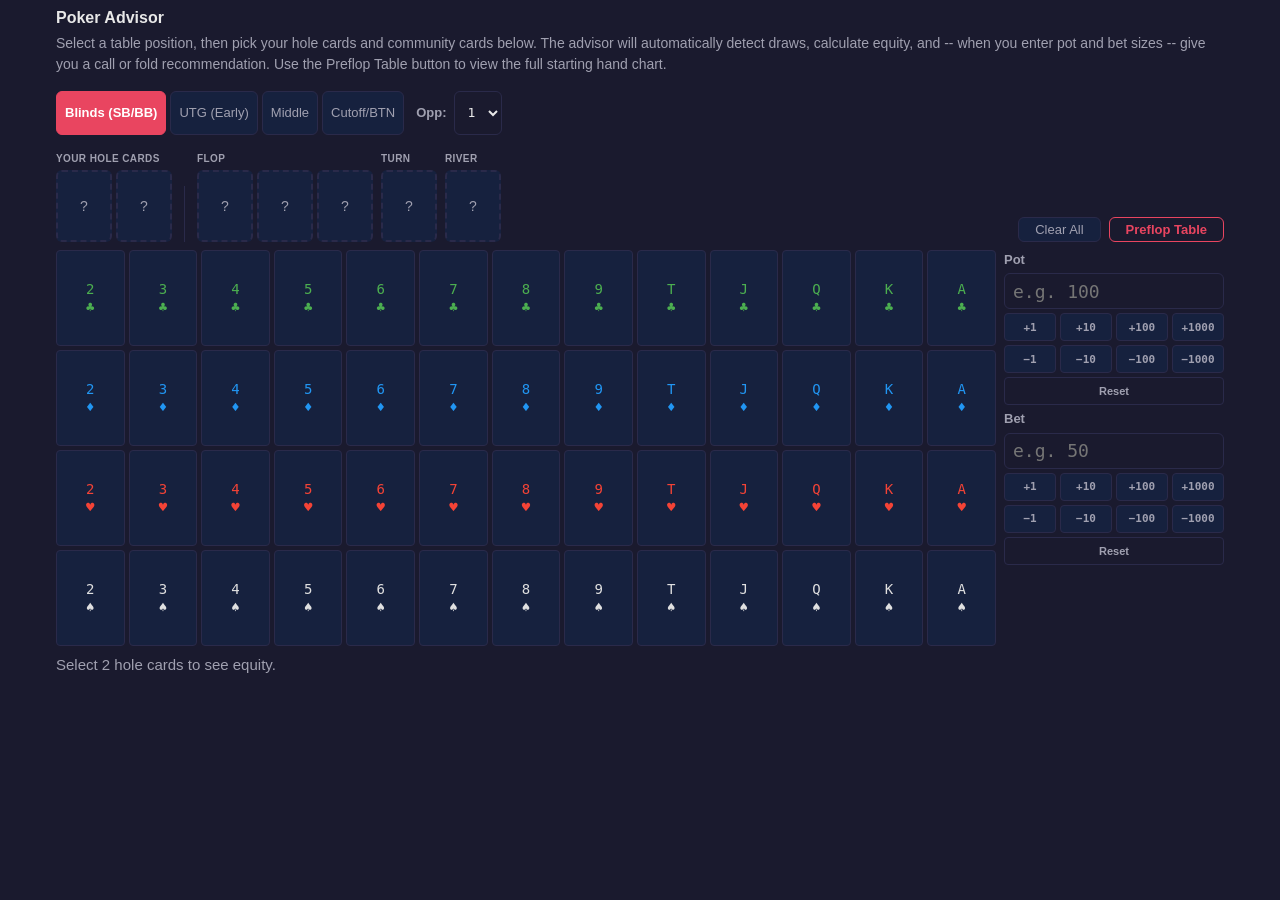
==== commit 957fcf34: "better preflop" ====
--- a/poker/index.html
+++ b/poker/index.html
@@ -21,12 +21,24 @@
         hand chart.
       </p>
 
-      <!-- Position filter buttons -->
+      <!-- Position filter buttons + opponent count selector -->
       <div class="position-filters" role="group" aria-label="Table position filter">
         <button class="position-button position-button--active" data-position="blinds" aria-pressed="true">Blinds (SB/BB)</button>
         <button class="position-button" data-position="early" aria-pressed="false">UTG (Early)</button>
         <button class="position-button" data-position="middle" aria-pressed="false">Middle</button>
         <button class="position-button" data-position="late" aria-pressed="false">Cutoff/BTN</button>
+        <label class="opponent-label" for="opponent-count-select">Opp:</label>
+        <select id="opponent-count-select" class="opponent-select" aria-label="Number of opponents">
+          <option value="1" selected>1</option>
+          <option value="2">2</option>
+          <option value="3">3</option>
+          <option value="4">4</option>
+          <option value="5">5</option>
+          <option value="6">6</option>
+          <option value="7">7</option>
+          <option value="8">8</option>
+          <option value="9">9</option>
+        </select>
       </div>
 
       <div class="postflop-advisor">
@@ -76,9 +88,9 @@
             <!-- 52 card buttons built by postflop-advisor.js -->
           </div>
 
-          <!-- Right-side control panel: opponents, pot, bet (rendered by JS) -->
+          <!-- Right-side control panel: pot, bet (rendered by JS; opponent selector moved to .position-filters) -->
           <div class="advisor-control-panel" aria-label="Betting controls">
-            <!-- Opponent selector + pot/bet inputs + quick buttons rendered by postflop-advisor.js -->
+            <!-- Pot/bet inputs + quick buttons rendered by postflop-advisor.js -->
           </div>
         </div>
 
--- a/poker/styles.css
+++ b/poker/styles.css
@@ -274,6 +274,25 @@
   font-weight: 600;
 }
 
+/* -- Opponent label + dropdown inside position-filters -------------- */
+
+.opponent-label {
+  display: flex;
+  align-items: center;
+  min-height: var(--touch-min);
+  padding: 0 var(--space-xs);
+  font-size: 0.8125rem;
+  font-weight: 600;
+  color: var(--color-text-secondary);
+  margin-left: var(--space-xs);
+  user-select: none;
+}
+
+.position-filters .opponent-select {
+  min-height: var(--touch-min);
+  font-size: 0.8125rem;
+}
+
 /* -- Position descriptions ----------------------------------------- */
 
 .position-descriptions {
@@ -801,7 +820,7 @@
 }
 
 
-/* -- Advisor control panel (opponents, pot, bet + quick buttons) --- */
+/* -- Advisor control panel (pot, bet + quick buttons) -------------- */
 
 .advisor-control-panel {
   width: 100%;
@@ -818,10 +837,6 @@
   font-size: 0.8125rem;
   font-weight: 600;
   color: var(--color-text-secondary);
-}
-
-.advisor-control-panel .opponent-select {
-  width: 100%;
 }
 
 .control-panel__input {
@@ -1088,13 +1103,22 @@
   background-color: var(--color-bg-surface);
 }
 
+/* -- Opponent dropdown inside the preflop popup ------------------- */
+/* Reuses .opponent-label and .opponent-select base styles.
+   The popup position-filters container already has flex-wrap,
+   so the label + dropdown flow naturally after the position buttons. */
+
+.preflop-popup .opponent-label {
+  margin-left: var(--space-sm);
+}
+
 /* -- Preflop recommendation row in rec-table ---------------------- */
 
 .rec-table__row--preflop {
   background-color: var(--color-bg-surface);
   border-left: 3px solid var(--color-accent);
   font-size: 0.875rem;
-  flex-wrap: nowrap;
+  flex-wrap: wrap;
   align-items: center;
 }
 
@@ -1488,9 +1512,23 @@
   background-color: #42a5f5;
 }
 
+.verdict-marginal {
+  color: #fff;
+  background-color: #f9a825;
+}
+
 .verdict-fold {
   color: #fff;
   background-color: var(--color-fold-rec);
+}
+
+/* Preflop reason text */
+.rec-table__cell--reason {
+  width: 100%;
+  padding: var(--space-xs) var(--space-sm);
+  font-size: 0.8125rem;
+  color: var(--color-text-secondary);
+  line-height: 1.3;
 }
 
 /* Win/tie/loss expandable detail */
